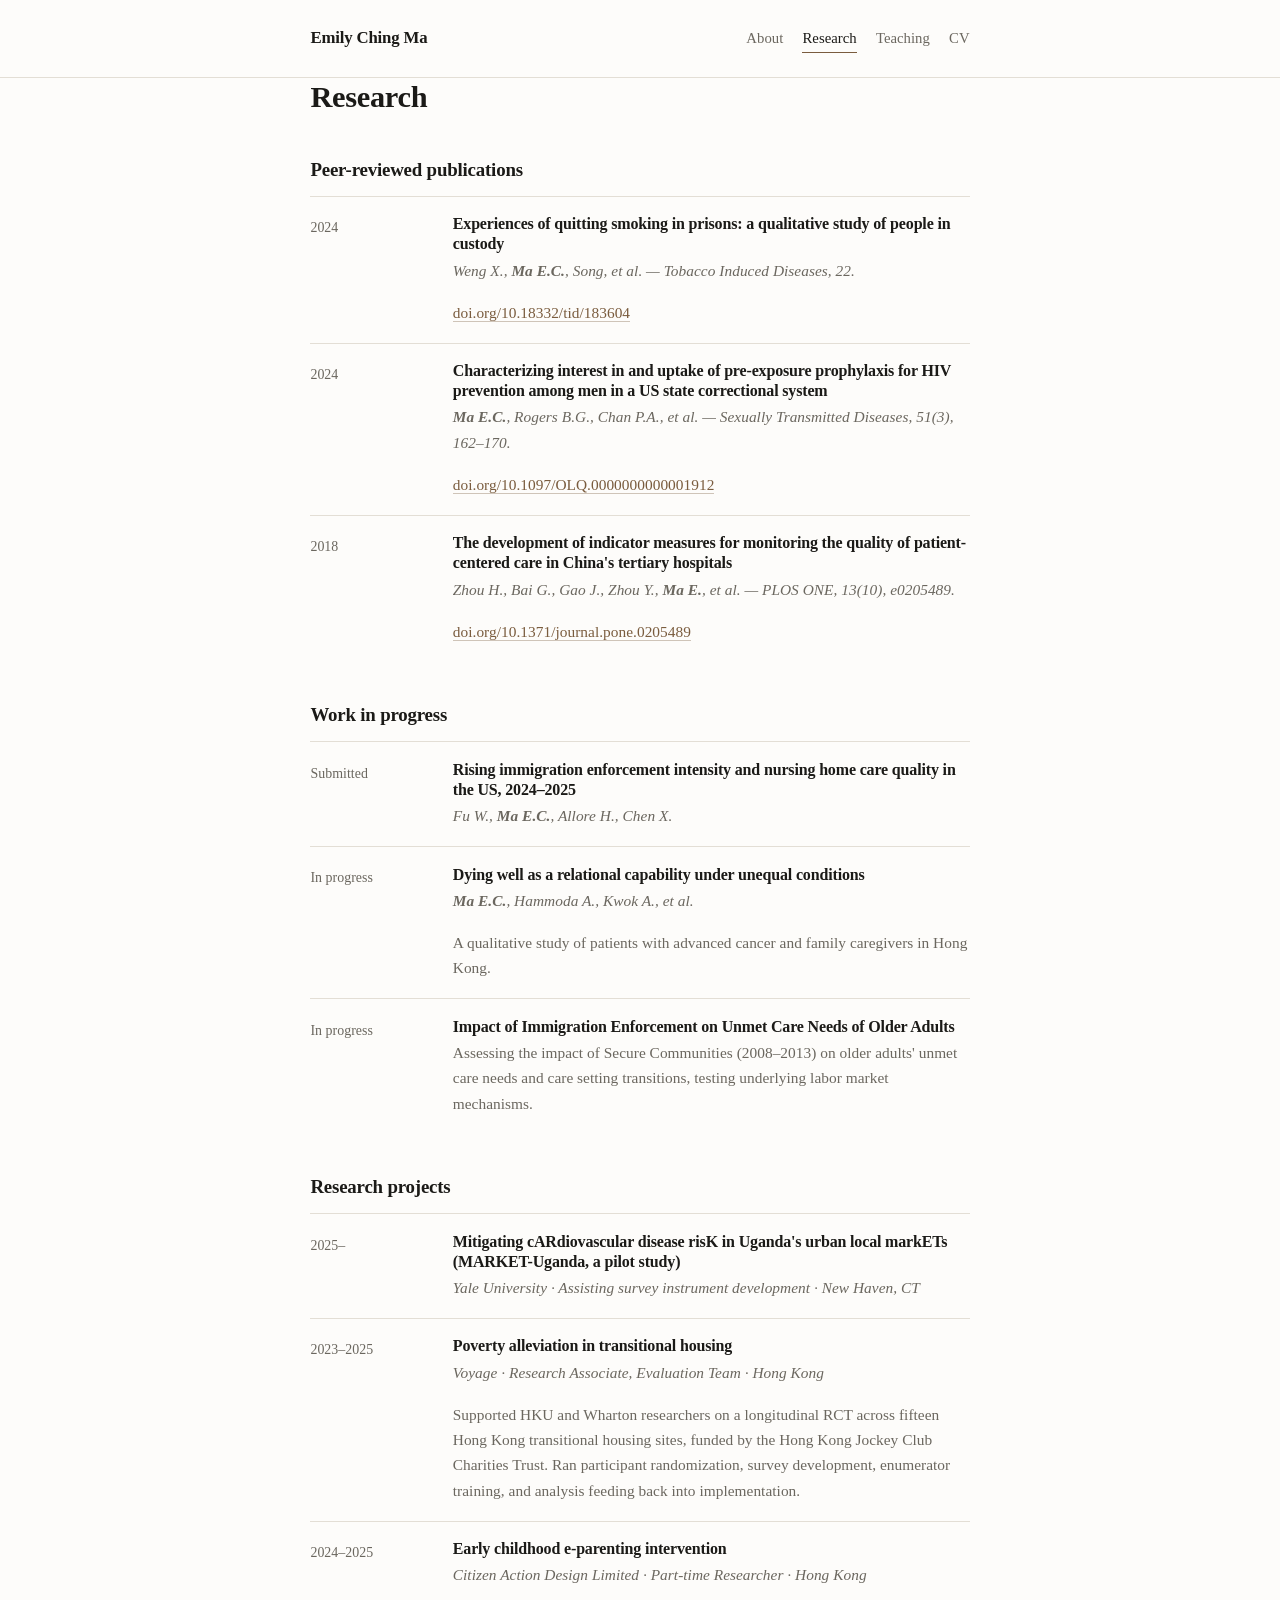
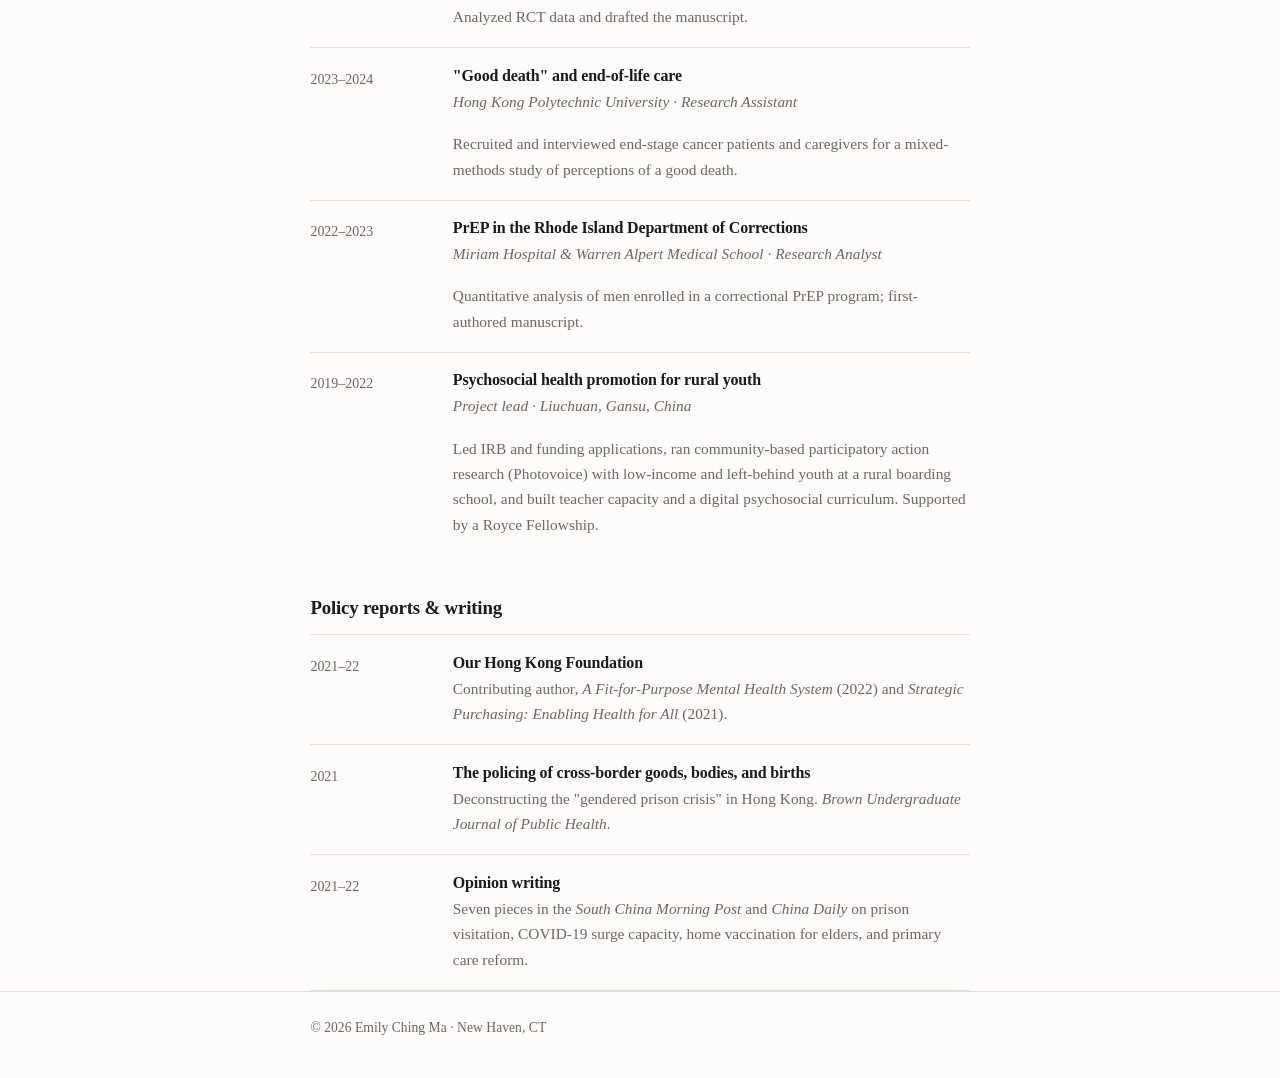
==== research.html @ 6b00357a "Add files via upload" ====
<!doctype html>
<html lang="en">
<head>
<meta charset="utf-8">
<meta name="viewport" content="width=device-width, initial-scale=1">
<title>Research — Emily Ching Ma</title>
<link rel="stylesheet" href="style.css">
</head>
<body>

<header class="site">
  <div class="wrap">
    <a class="brand" href="index.html">Emily Ching Ma</a>
    <nav class="site">
      <a href="index.html">About</a>
      <a href="research.html" aria-current="page">Research</a>
      <a href="teaching.html">Teaching</a>
      <a href="cv.html">CV</a>
    </nav>
  </div>
</header>

<main class="wrap">
  <h1>Research</h1>

  <h2>Peer-reviewed publications</h2>

  <div class="entry">
    <div class="when">2024</div>
    <div class="what">
      <h3>Experiences of quitting smoking in prisons: a qualitative study of people in custody</h3>
      <p class="role">Weng X., <strong>Ma E.C.</strong>, Song, et al. — <em>Tobacco Induced Diseases</em>, 22.</p>
      <p><a href="https://doi.org/10.18332/tid/183604">doi.org/10.18332/tid/183604</a></p>
    </div>
  </div>

  <div class="entry">
    <div class="when">2024</div>
    <div class="what">
      <h3>Characterizing interest in and uptake of pre-exposure prophylaxis for HIV prevention among men in a US state correctional system</h3>
      <p class="role"><strong>Ma E.C.</strong>, Rogers B.G., Chan P.A., et al. — <em>Sexually Transmitted Diseases</em>, 51(3), 162–170.</p>
      <p><a href="https://doi.org/10.1097/OLQ.0000000000001912">doi.org/10.1097/OLQ.0000000000001912</a></p>
    </div>
  </div>

  <div class="entry">
    <div class="when">2018</div>
    <div class="what">
      <h3>The development of indicator measures for monitoring the quality of patient-centered care in China's tertiary hospitals</h3>
      <p class="role">Zhou H., Bai G., Gao J., Zhou Y., <strong>Ma E.</strong>, et al. — <em>PLOS ONE</em>, 13(10), e0205489.</p>
      <p><a href="https://doi.org/10.1371/journal.pone.0205489">doi.org/10.1371/journal.pone.0205489</a></p>
    </div>
  </div>

  <h2>Work in progress</h2>

  <div class="entry">
    <div class="when">Submitted</div>
    <div class="what">
      <h3>Rising immigration enforcement intensity and nursing home care quality in the US, 2024–2025</h3>
      <p class="role">Fu W., <strong>Ma E.C.</strong>, Allore H., Chen X.</p>
    </div>
  </div>

  <div class="entry">
    <div class="when">In progress</div>
    <div class="what">
      <h3>Dying well as a relational capability under unequal conditions</h3>
      <p class="role"><strong>Ma E.C.</strong>, Hammoda A., Kwok A., et al.</p>
      <p>A qualitative study of patients with advanced cancer and family caregivers in Hong Kong.</p>
    </div>
  </div>

  <div class="entry">
    <div class="when">In progress</div>
    <div class="what">
      <h3>Impact of Immigration Enforcement on Unmet Care Needs of Older Adults</h3>
      <p>Assessing the impact of Secure Communities (2008&ndash;2013) on older adults' unmet care needs and
      care setting transitions, testing underlying labor market mechanisms.</p>
    </div>
  </div>

  <h2>Research projects</h2>

  <div class="entry">
    <div class="when">2025&ndash;</div>
    <div class="what">
      <h3>Mitigating cARdiovascular disease risK in Uganda's urban local markETs (MARKET-Uganda, a pilot study)</h3>
      <p class="role">Yale University &middot; Assisting survey instrument development &middot; New Haven, CT</p>
    </div>
  </div>

  <div class="entry">
    <div class="when">2023–2025</div>
    <div class="what">
      <h3>Poverty alleviation in transitional housing</h3>
      <p class="role">Voyage · Research Associate, Evaluation Team · Hong Kong</p>
      <p>Supported HKU and Wharton researchers on a longitudinal RCT across fifteen Hong Kong transitional
      housing sites, funded by the Hong Kong Jockey Club Charities Trust. Ran participant randomization,
      survey development, enumerator training, and analysis feeding back into implementation.</p>
    </div>
  </div>

  <div class="entry">
    <div class="when">2024–2025</div>
    <div class="what">
      <h3>Early childhood e-parenting intervention</h3>
      <p class="role">Citizen Action Design Limited · Part-time Researcher · Hong Kong</p>
      <p>Analyzed RCT data and drafted the manuscript.</p>
    </div>
  </div>

  <div class="entry">
    <div class="when">2023–2024</div>
    <div class="what">
      <h3>"Good death" and end-of-life care</h3>
      <p class="role">Hong Kong Polytechnic University · Research Assistant</p>
      <p>Recruited and interviewed end-stage cancer patients and caregivers for a mixed-methods study of
      perceptions of a good death.</p>
    </div>
  </div>

  <div class="entry">
    <div class="when">2022–2023</div>
    <div class="what">
      <h3>PrEP in the Rhode Island Department of Corrections</h3>
      <p class="role">Miriam Hospital &amp; Warren Alpert Medical School · Research Analyst</p>
      <p>Quantitative analysis of men enrolled in a correctional PrEP program; first-authored manuscript.</p>
    </div>
  </div>

  <div class="entry">
    <div class="when">2019–2022</div>
    <div class="what">
      <h3>Psychosocial health promotion for rural youth</h3>
      <p class="role">Project lead · Liuchuan, Gansu, China</p>
      <p>Led IRB and funding applications, ran community-based participatory action research (Photovoice)
      with low-income and left-behind youth at a rural boarding school, and built teacher capacity and a
      digital psychosocial curriculum. Supported by a Royce Fellowship.</p>
    </div>
  </div>

  <h2>Policy reports &amp; writing</h2>

  <div class="entry">
    <div class="when">2021–22</div>
    <div class="what">
      <h3>Our Hong Kong Foundation</h3>
      <p>Contributing author, <em>A Fit-for-Purpose Mental Health System</em> (2022) and
      <em>Strategic Purchasing: Enabling Health for All</em> (2021).</p>
    </div>
  </div>

  <div class="entry">
    <div class="when">2021</div>
    <div class="what">
      <h3>The policing of cross-border goods, bodies, and births</h3>
      <p>Deconstructing the "gendered prison crisis" in Hong Kong. <em>Brown Undergraduate Journal of
      Public Health</em>.</p>
    </div>
  </div>

  <div class="entry">
    <div class="when">2021–22</div>
    <div class="what">
      <h3>Opinion writing</h3>
      <p>Seven pieces in the <em>South China Morning Post</em> and <em>China Daily</em> on prison visitation,
      COVID-19 surge capacity, home vaccination for elders, and primary care reform.</p>
    </div>
  </div>

</main>

<footer class="site">
  <div class="wrap">© 2026 Emily Ching Ma · New Haven, CT</div>
</footer>

</body>
</html>
---- style.css ----
/* ---- tokens ---------------------------------------------------------- */
:root {
  --bg:        #fdfcfa;
  --surface:   #ffffff;
  --text:      #1b1a17;
  --muted:     #6b675f;
  --line:      #e3ded5;
  --accent:    #7a5c3e;
  --accent-sf: #f2ece3;
  --maxw:      44rem;
}
@media (prefers-color-scheme: dark) {
  :root {
    --bg:      #131211;
    --surface: #1b1a18;
    --text:    #eae6df;
    --muted:   #a09a90;
    --line:    #2e2b27;
    --accent:  #c9a37a;
    --accent-sf:#241f19;
  }
}

/* ---- base ------------------------------------------------------------ */
*, *::before, *::after { box-sizing: border-box; }
html { -webkit-text-size-adjust: 100%; }
body {
  margin: 0;
  background: var(--bg);
  color: var(--text);
  font: 400 17px/1.65 "Iowan Old Style", "Palatino Linotype", Palatino, Georgia, serif;
  letter-spacing: .002em;
}
.wrap { max-width: var(--maxw); margin: 0 auto; padding: 0 1.4rem; }

a { color: var(--accent); text-decoration: none; border-bottom: 1px solid color-mix(in srgb, var(--accent) 35%, transparent); }
a:hover { border-bottom-color: var(--accent); }

h1, h2, h3 { line-height: 1.25; letter-spacing: -.01em; font-weight: 600; }
h1 { font-size: 1.9rem; margin: 0 0 .3rem; }
h2 { font-size: 1.18rem; margin: 2.6rem 0 .9rem; }
h3 { font-size: 1rem; margin: 0 0 .2rem; }
p  { margin: 0 0 1.05rem; }

/* ---- header / nav ---------------------------------------------------- */
header.site {
  border-bottom: 1px solid var(--line);
  background: var(--bg);
}
header.site .wrap {
  display: flex; flex-wrap: wrap; gap: .6rem 1.4rem;
  align-items: baseline; justify-content: space-between;
  padding-top: 1.5rem; padding-bottom: 1.5rem;
}
.brand {
  font-size: 1.05rem; font-weight: 600; color: var(--text);
  border: 0; letter-spacing: -.01em;
}
nav.site { display: flex; gap: 1.2rem; font-size: .92rem; }
nav.site a { color: var(--muted); border: 0; }
nav.site a:hover { color: var(--text); }
nav.site a[aria-current="page"] { color: var(--text); border-bottom: 1.5px solid var(--accent); padding-bottom: 2px; }

main { padding: 3rem 0 4rem; }

/* ---- intro block ----------------------------------------------------- */
.intro { display: flex; gap: 1.8rem; align-items: flex-start; margin-bottom: 2.2rem; }
.intro img {
  width: 128px; height: 128px; flex: none;
  border-radius: 4px; object-fit: cover;
  background: var(--accent-sf); border: 1px solid var(--line);
}
.intro .tagline { color: var(--muted); font-size: 1rem; margin: 0 0 .9rem; }
.links { display: flex; flex-wrap: wrap; gap: .9rem; font-size: .9rem; }

/* ---- entries (projects, teaching, cv rows) --------------------------- */
.entry {
  display: grid; grid-template-columns: 7.5rem 1fr; gap: 0 1.4rem;
  padding: 1.1rem 0; border-top: 1px solid var(--line);
}
.entry:last-child { border-bottom: 1px solid var(--line); }
.entry .when { color: var(--muted); font-size: .87rem; padding-top: .18rem; font-variant-numeric: tabular-nums; }
.entry .what p:last-child { margin-bottom: 0; }
.entry .what p { font-size: .96rem; color: var(--muted); }
.entry .role { color: var(--muted); font-size: .92rem; font-style: italic; }
.tags { display: flex; flex-wrap: wrap; gap: .4rem; margin-top: .55rem; }
.tag {
  font: 500 .75rem/1 ui-sans-serif, system-ui, sans-serif;
  color: var(--muted); background: var(--accent-sf);
  border: 1px solid var(--line); border-radius: 999px; padding: .3rem .55rem;
}

/* ---- misc ------------------------------------------------------------ */
.note {
  background: var(--accent-sf); border: 1px dashed var(--line);
  border-radius: 6px; padding: .9rem 1.1rem; font-size: .9rem; color: var(--muted);
}
footer.site {
  border-top: 1px solid var(--line); padding: 1.6rem 0 2.4rem;
  color: var(--muted); font-size: .85rem;
}

@media (max-width: 620px) {
  body { font-size: 16px; }
  .intro { flex-direction: column; gap: 1.1rem; }
  .intro img { width: 96px; height: 96px; }
  .entry { grid-template-columns: 1fr; gap: .3rem; }
  .entry .when { padding-top: 0; }
}
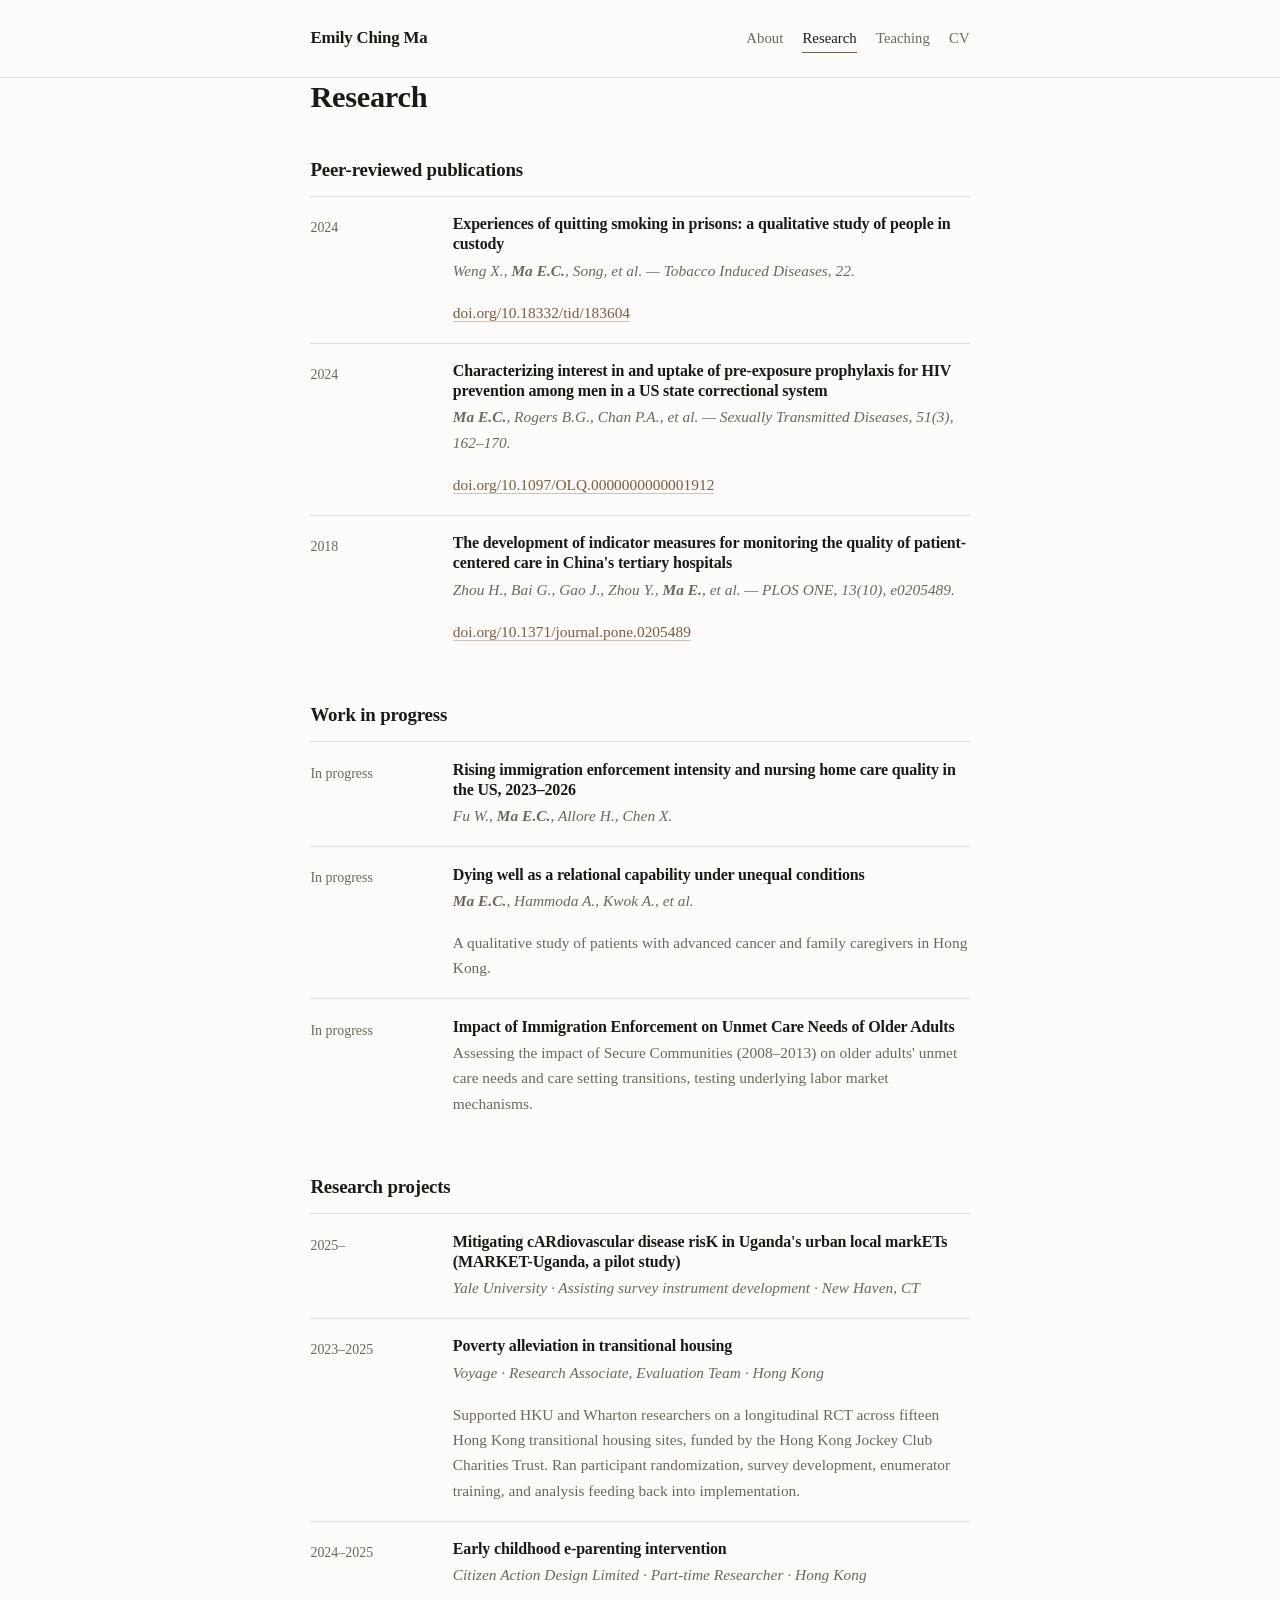
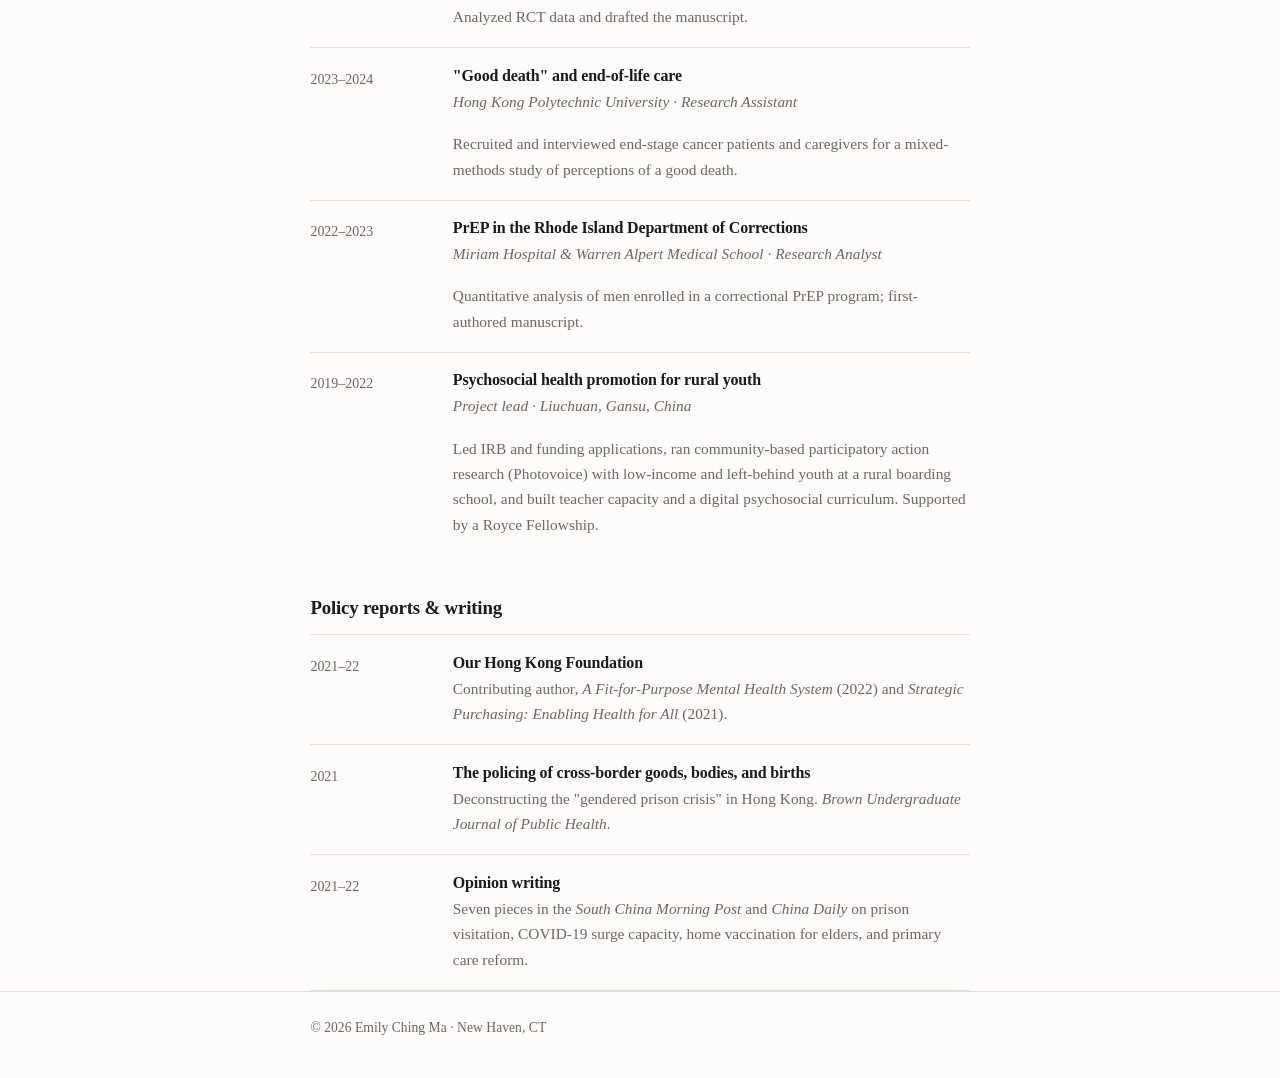
==== commit 56da4033: "Update research.html" ====
--- a/research.html
+++ b/research.html
@@ -55,9 +55,9 @@
   <h2>Work in progress</h2>
 
   <div class="entry">
-    <div class="when">Submitted</div>
+    <div class="when">In progress</div>
     <div class="what">
-      <h3>Rising immigration enforcement intensity and nursing home care quality in the US, 2024–2025</h3>
+      <h3>Rising immigration enforcement intensity and nursing home care quality in the US, 2023–2026</h3>
       <p class="role">Fu W., <strong>Ma E.C.</strong>, Allore H., Chen X.</p>
     </div>
   </div>
